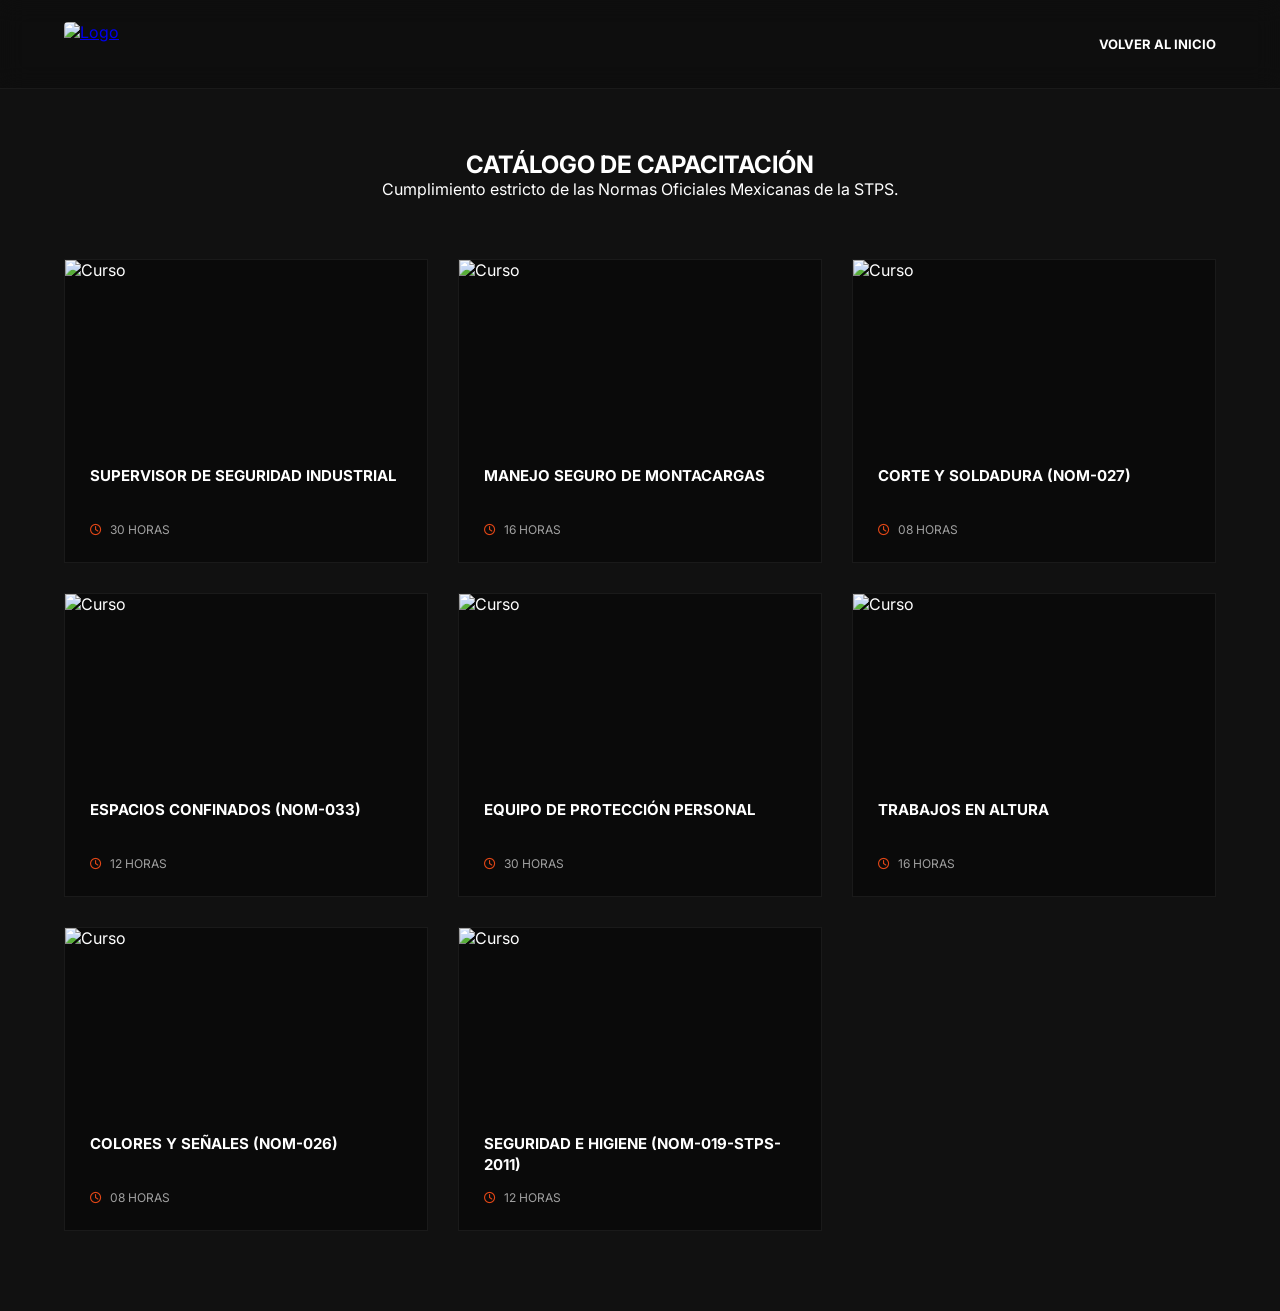
==== cursos.html @ e3ddbc58 "Add files via upload" ====
<!DOCTYPE html>
<html lang="es">
<head>
    <meta charset="UTF-8">
    <meta name="viewport" content="width=device-width, initial-scale=1.0">
    <title>Cursos - FIA</title>
    <link href="https://fonts.googleapis.com/css2?family=Inter:wght@400;700;900&display=swap" rel="stylesheet">
    <link rel="stylesheet" href="https://cdnjs.cloudflare.com/ajax/libs/font-awesome/6.4.0/css/all.min.css">
    <link rel="stylesheet" href="styles.css">
</head>
<body class="inner-page">
    <header id="main-header" class="scrolled">
        <div class="logo">
            <a href="index.html"><img src="Imagenes/Logo Fia Blanco.png" alt="Logo"></a>
        </div>
        <nav class="nav-pc">
            <a href="index.html">VOLVER AL INICIO</a>
        </nav>
    </header>
    <section class="full-catalog">
        <div class="catalog-header fade-in">
            <h1>CATÁLOGO DE CAPACITACIÓN</h1>
            <p>Cumplimiento estricto de las Normas Oficiales Mexicanas de la STPS.</p>
        </div>
        <div class="catalog-grid">
            <div class="cp-card slide-up"><img src="https://images.unsplash.com/photo-1504307651254-35680f356dfd?auto=format&fit=crop&q=80&w=400" alt="Curso"><div class="cp-body"><h3>SUPERVISOR DE SEGURIDAD INDUSTRIAL</h3><p><i class="far fa-clock"></i> 30 HORAS</p></div></div>
            <div class="cp-card slide-up"><img src="https://images.unsplash.com/photo-1578575437130-527eed3abbec?auto=format&fit=crop&q=80&w=400" alt="Curso"><div class="cp-body"><h3>MANEJO SEGURO DE MONTACARGAS</h3><p><i class="far fa-clock"></i> 16 HORAS</p></div></div>
            <div class="cp-card slide-up"><img src="https://images.unsplash.com/photo-1504917595217-d4dc5ebe6122?auto=format&fit=crop&q=80&w=400" alt="Curso"><div class="cp-body"><h3>CORTE Y SOLDADURA (NOM-027)</h3><p><i class="far fa-clock"></i> 08 HORAS</p></div></div>
            <div class="cp-card slide-up"><img src="https://images.unsplash.com/photo-1581092918056-0c4c3acd3789?auto=format&fit=crop&q=80&w=400" alt="Curso"><div class="cp-body"><h3>ESPACIOS CONFINADOS (NOM-033)</h3><p><i class="far fa-clock"></i> 12 HORAS</p></div></div>
            <div class="cp-card slide-up"><img src="https://images.unsplash.com/photo-1504307651254-35680f356dfd?auto=format&fit=crop&q=80&w=400" alt="Curso"><div class="cp-body"><h3>EQUIPO DE PROTECCIÓN PERSONAL</h3><p><i class="far fa-clock"></i> 30 HORAS</p></div></div>
            <div class="cp-card slide-up"><img src="https://images.unsplash.com/photo-1578575437130-527eed3abbec?auto=format&fit=crop&q=80&w=400" alt="Curso"><div class="cp-body"><h3>TRABAJOS EN ALTURA</h3><p><i class="far fa-clock"></i> 16 HORAS</p></div></div>
            <div class="cp-card slide-up"><img src="https://images.unsplash.com/photo-1504917595217-d4dc5ebe6122?auto=format&fit=crop&q=80&w=400" alt="Curso"><div class="cp-body"><h3>COLORES Y SEÑALES (NOM-026)</h3><p><i class="far fa-clock"></i> 08 HORAS</p></div></div>
            <div class="cp-card slide-up"><img src="https://images.unsplash.com/photo-1581092918056-0c4c3acd3789?auto=format&fit=crop&q=80&w=400" alt="Curso"><div class="cp-body"><h3>SEGURIDAD E HIGIENE (NOM-019-STPS-2011)</h3><p><i class="far fa-clock"></i> 12 HORAS</p></div></div>
        </div>
    </section>
    <script src="script.js"></script>
</body>
</html>
---- styles.css ----
:root {
    --primary-orange: #e04616;
    --bg-dark: #111111;
    --bg-darker: #0a0a0a;
    --text-white: #ffffff;
    --text-gray: #a0a0a0;
    --borders: #222222;
}

* { margin: 0; padding: 0; box-sizing: border-box; font-family: 'Inter', sans-serif; }
body { background-color: var(--bg-dark); color: var(--text-white); overflow-x: hidden; }

/* ANIMACIONES GLOBALES */
.fade-in { opacity: 0; transform: translateY(20px); transition: opacity 0.8s ease-out, transform 0.8s ease-out; }
.fade-in.visible { opacity: 1; transform: translateY(0); }
.slide-up { opacity: 0; transform: translateY(40px); transition: opacity 0.8s ease-out, transform 0.8s ease-out; }
.slide-up.visible { opacity: 1; transform: translateY(0); }

/* HEADER TRANSPARENTE ELEGANTE */
header { 
    display: flex; justify-content: space-between; align-items: center; 
    padding: 22px 5%; 
    background-color: rgba(10, 10, 10, 0.4);
    backdrop-filter: blur(12px);
    -webkit-backdrop-filter: blur(12px);
    position: fixed; 
    top: 0; width: 100%; z-index: 1000; 
    border-bottom: 1px solid rgba(255, 255, 255, 0.05);
    transition: all 0.4s ease;
}
header.scrolled {
    background-color: rgba(10, 10, 10, 0.95);
    box-shadow: 0 5px 20px rgba(0,0,0,0.5);
    padding: 15px 5%;
}
.logo img { height: 44px; display: block; border-radius: 4px; }
.nav-pc { display: flex; gap: 30px; }
.nav-pc a { color: var(--text-white); text-decoration: none; font-size: 13px; font-weight: 700; transition: color 0.3s ease; }
.nav-pc a:hover { color: var(--primary-orange); }
.btn-outline-small { border: 1px solid var(--text-white); padding: 10px 20px; color: var(--text-white); text-decoration: none; font-size: 12px; font-weight: 700; transition: all 0.3s; }
.btn-outline-small:hover { border-color: var(--primary-orange); color: var(--primary-orange); }
.menu-toggle { display: none; font-size: 22px; cursor: pointer; }

/* Social Icons - Header & Footer */
.header-action { display: flex; align-items: center; gap: 14px; }
.header-social { display: flex; align-items: center; gap: 6px; }
.footer-social  { display: flex; gap: 8px; margin-top: 18px; }
.social-icon {
    display: inline-flex; align-items: center; justify-content: center;
    width: 32px; height: 32px; border-radius: 50%;
    background: rgba(255,255,255,0.07);
    color: var(--text-white);
    font-size: 14px;
    text-decoration: none;
    transition: background 0.25s, color 0.25s, transform 0.2s;
    border: 1px solid rgba(255,255,255,0.1);
}
.social-icon:hover { background: var(--primary-orange); color: #fff; border-color: var(--primary-orange); transform: translateY(-2px); }

/* Sidebar */
.sidebar { position: fixed; top: 0; right: -320px; width: 320px; height: 100%; background-color: var(--bg-darker); z-index: 2000; padding: 30px; box-shadow: -10px 0 30px rgba(0,0,0,0.6); transition: right 0.4s ease; border-left: 1px solid var(--borders); }
.sidebar.active { right: 0; }
.sidebar-header { display: flex; justify-content: flex-end; }
.sidebar-header i { font-size: 26px; cursor: pointer; color: var(--primary-orange); }
.sidebar-nav { display: flex; flex-direction: column; gap: 25px; margin-top: 40px; }
.sidebar-nav a { color: var(--text-white); text-decoration: none; font-size: 16px; font-weight: 700; }

/* Hero Section */
.hero { min-height: 100vh; background-image: linear-gradient(rgba(17,17,17,0.7), rgba(17,17,17,0.85)), url('https://images.unsplash.com/photo-1504917595217-d4dc5ebe6122?auto=format&fit=crop&q=80'); background-size: cover; background-position: center; display: flex; align-items: center; padding: 0 5%; }
.hero-container { max-width: 850px; margin-top: 80px; }
.hero h4 { color: var(--primary-orange); letter-spacing: 2.5px; font-size: 13px; font-weight: 700; margin-bottom: 15px; }
.hero h1 { font-size: 4.5rem; font-weight: 900; line-height: 1.1; margin-bottom: 25px; letter-spacing: -1px; }
.highlight { color: var(--primary-orange); }
.hero p { color: var(--text-gray); font-size: 16px; max-width: 550px; line-height: 1.6; margin-bottom: 40px; }
.hero-btns { display: flex; gap: 20px; }
.btn-orange { background-color: var(--primary-orange); color: var(--text-white); padding: 15px 30px; text-decoration: none; font-weight: 700; font-size: 13px; border: none; cursor: pointer; transition: 0.3s; }
.btn-orange:hover { background-color: #be3910; transform: scale(1.05); }
.btn-outline { border: 1px solid var(--text-white); color: var(--text-white); padding: 15px 30px; text-decoration: none; font-weight: 700; font-size: 13px; transition: 0.3s; }
.btn-outline:hover { border-color: var(--primary-orange); color: var(--primary-orange); }

/* HERO SLIDER */
.hero-slider { position: relative; width: 100%; height: 100vh; overflow: hidden; }
.hero-slider .slide {
    position: absolute; top: 0; left: 0; width: 100%; height: 100%;
    background-size: cover; background-position: center; display: flex; align-items: center; padding: 0 5%;
    opacity: 0; transition: opacity 1s ease-in-out; z-index: 1;
}
.hero-slider .slide.active { opacity: 1; z-index: 2; }
.hero-container { max-width: 850px; margin-top: 80px; }
.hero-container h4 { color: var(--primary-orange); letter-spacing: 2.5px; font-size: 13px; font-weight: 700; margin-bottom: 15px; }
.hero-container h1 { font-size: 4.5rem; font-weight: 900; line-height: 1.1; margin-bottom: 25px; letter-spacing: -1px; }
.highlight { color: var(--primary-orange); }
.hero-container p { color: var(--text-gray); font-size: 16px; max-width: 550px; line-height: 1.6; margin-bottom: 40px; }
.hero-btns { display: flex; gap: 20px; }
.btn-orange { background-color: var(--primary-orange); color: var(--text-white); padding: 15px 30px; text-decoration: none; font-weight: 700; font-size: 13px; border: none; cursor: pointer; transition: 0.3s; }
.btn-orange:hover { background-color: #be3910; transform: scale(1.05); }
.btn-outline { border: 1px solid var(--text-white); color: var(--text-white); padding: 15px 30px; text-decoration: none; font-weight: 700; font-size: 13px; transition: 0.3s; }
.btn-outline:hover { border-color: var(--primary-orange); color: var(--primary-orange); }

.slider-dots { position: absolute; bottom: 40px; left: 50%; transform: translateX(-50%); display: flex; gap: 15px; z-index: 10; }
.slider-dots .dot { width: 12px; height: 12px; background-color: rgba(255,255,255,0.4); border-radius: 50%; cursor: pointer; transition: 0.3s; }
.slider-dots .dot.active { background-color: var(--primary-orange); transform: scale(1.3); }

/* Services Grid */
.services-grid { display: grid; grid-template-columns: repeat(auto-fit, minmax(250px, 1fr)); background-color: var(--borders); gap: 1px; }
.s-card { background-color: var(--bg-darker); padding: 60px 40px; text-align: center; border-top: 3px solid var(--primary-orange); transition: 0.3s; }
.s-card:hover { background-color: #151515; transform: translateY(-10px); }
.s-card i { font-size: 36px; color: var(--primary-orange); margin-bottom: 20px; }
.s-card h3 { font-size: 14px; font-weight: 700; margin-bottom: 12px; }
.s-card p { color: var(--text-gray); font-size: 13px; line-height: 1.5; margin-bottom: 25px; }
.view-more { color: var(--text-white); text-decoration: none; font-size: 11px; font-weight: 700; letter-spacing: 1px; transition: 0.3s; }
.s-card:hover .view-more { color: var(--primary-orange); }

/* About Section */
.about { padding: 100px 5%; }
.about-container { display: grid; grid-template-columns: 1fr 1fr; gap: 80px; align-items: center; }
.about-img { position: relative; }
.about-img img { width: 100%; display: block; filter: grayscale(30%); }
.stats-box { position: absolute; bottom: -30px; right: -20px; background-color: var(--bg-darker); border: 1px solid var(--primary-orange); padding: 30px 45px; display: flex; gap: 40px; box-shadow: 0 15px 40px rgba(0,0,0,0.5); }
.stat { text-align: center; }
.stat span { font-size: 32px; font-weight: 900; color: var(--primary-orange); display: block; }
.stat p { font-size: 10px; font-weight: 700; color: var(--text-white); margin-top: 5px; }
.about-content h4 { color: var(--primary-orange); font-size: 13px; letter-spacing: 2px; margin-bottom: 10px; }
.about-content h2 { font-size: 2.3rem; font-weight: 900; line-height: 1.2; margin-bottom: 25px; }
.about-content p { color: var(--text-gray); font-size: 15px; line-height: 1.6; margin-bottom: 35px; }
.btn-orange-small { background-color: var(--primary-orange); color: var(--text-white); padding: 12px 24px; text-decoration: none; font-weight: 700; font-size: 12px; display: inline-block; }

/* NUEVO: POR QUÉ ELEGIR FIA */
.why-us { padding: 80px 5%; background-color: var(--bg-darker); border-top: 1px solid var(--borders); }
.why-header { text-align: center; margin-bottom: 50px; }
.why-header h4 { color: var(--primary-orange); font-size: 13px; letter-spacing: 2px; margin-bottom: 10px; }
.why-header h2 { font-size: 2.3rem; font-weight: 900; margin-bottom: 15px; }
.why-header p { color: var(--text-gray); max-width: 600px; margin: 0 auto; }
.why-grid { display: grid; grid-template-columns: repeat(auto-fit, minmax(280px, 1fr)); gap: 30px; }
.w-card { background: var(--bg-dark); padding: 40px; border-radius: 8px; text-align: center; border: 1px solid var(--borders); transition: 0.3s; }
.w-card:hover { border-color: var(--primary-orange); transform: translateY(-5px); box-shadow: 0 10px 20px rgba(0,0,0,0.5); }
.w-card i { font-size: 40px; color: var(--primary-orange); margin-bottom: 20px; }
.w-card h3 { margin-bottom: 15px; font-size: 18px; }
.w-card p { color: var(--text-gray); font-size: 14px; line-height: 1.6; }

/* CARRUSEL INFINITO DE EMPRESAS */
.partners { padding: 60px 0; text-align: center; border-top: 1px solid var(--borders); background-color: var(--bg-darker); overflow: hidden; }
.partners p { font-size: 11px; color: var(--text-gray); letter-spacing: 1.5px; margin-bottom: 40px; }
.slider-container { width: 100%; overflow: hidden; position: relative; white-space: nowrap; }
.slider-container::before, .slider-container::after { content: ""; position: absolute; top: 0; width: 150px; height: 100%; z-index: 2; }
.slider-container::before { left: 0; background: linear-gradient(to right, var(--bg-darker) 0%, transparent 100%); }
.slider-container::after { right: 0; background: linear-gradient(to left, var(--bg-darker) 0%, transparent 100%); }

.slider-track {
    display: inline-flex;
    gap: 60px;
    align-items: center;
    animation: scroll 25s linear infinite;
}
.slider-track img { max-height: 45px; filter: grayscale(1) brightness(0.7); transition: 0.3s; }
.slider-track img:hover { filter: grayscale(0) brightness(1); transform: scale(1.1); }

@keyframes scroll {
    0% { transform: translateX(0); }
    100% { transform: translateX(calc(-250px * 6)); }
}

/* Course Cards Preview */
.course-preview { padding: 100px 5%; }
.cp-header { display: flex; justify-content: space-between; align-items: flex-end; margin-bottom: 50px; }
.cp-header h4 { color: var(--primary-orange); font-size: 13px; letter-spacing: 2px; margin-bottom: 10px; }
.cp-header h2 { font-size: 2.3rem; font-weight: 900; line-height: 1.2; }
.cp-grid { display: grid; grid-template-columns: repeat(auto-fit, minmax(260px, 1fr)); gap: 30px; }
.cp-card { background-color: var(--bg-darker); position: relative; border: 1px solid #1a1a1a; transition: 0.3s; overflow: hidden; }
.cp-card:hover { transform: translateY(-5px); border-color: var(--primary-orange); }
.cp-card img { width: 100%; height: 180px; object-fit: cover; display: block; transition: 0.5s; }
.cp-card:hover img { transform: scale(1.05); }
.badge { position: absolute; top: 15px; left: 15px; background-color: var(--primary-orange); color: var(--text-white); font-size: 10px; font-weight: 900; padding: 4px 8px; z-index: 2; }
.cp-body { padding: 25px; position: relative; z-index: 2; background: var(--bg-darker); }
.cp-body h3 { font-size: 15px; font-weight: 700; line-height: 1.4; margin-bottom: 15px; min-height: 42px; }
.cp-body p { color: var(--text-gray); font-size: 12px; }
.cp-body p i { color: var(--primary-orange); margin-right: 5px; }


/* PAGINAS INTERNAS (NOSOTROS) */
.inner-hero { padding: 180px 5% 100px 5%; background: linear-gradient(rgba(17,17,17,0.8), rgba(17,17,17,0.95)), url('https://images.unsplash.com/photo-1541888946425-d81bb19240f5?auto=format&fit=crop&q=80'); background-size: cover; background-position: center; text-align: center; border-bottom: 1px solid var(--borders); }
.inner-hero h1 { font-size: 3.5rem; font-weight: 900; margin-bottom: 15px; }
.inner-hero p { color: var(--primary-orange); font-size: 16px; font-weight: 500; }
.mv-section { padding: 100px 5%; }
.mv-row { display: grid; grid-template-columns: 1fr 1fr; gap: 60px; align-items: center; margin-bottom: 100px; }
.mv-row.reverse { direction: rtl; }
.mv-row.reverse .mv-text { direction: ltr; }
.mv-text h2 { font-size: 2.5rem; font-weight: 900; margin-bottom: 20px; border-left: 5px solid var(--primary-orange); padding-left: 20px; }
.mv-text p { color: var(--text-gray); line-height: 1.8; font-size: 16px; }
.mv-img img { width: 100%; border-radius: 4px; box-shadow: 0 15px 30px rgba(0,0,0,0.5); }

.values-section { padding: 80px 5% 120px 5%; background-color: var(--bg-darker); text-align: center; border-top: 1px solid var(--borders); }
.values-grid { display: grid; grid-template-columns: repeat(auto-fit, minmax(220px, 1fr)); gap: 30px; margin-top: 50px; }
.v-box { background-color: var(--bg-dark); padding: 50px 30px; border: 1px solid var(--borders); border-top: 3px solid var(--borders); transition: 0.3s; }
.v-box:hover { border-top-color: var(--primary-orange); transform: translateY(-5px); box-shadow: 0 15px 30px rgba(0,0,0,0.4); }
.v-box i { font-size: 36px; color: var(--primary-orange); margin-bottom: 25px; }
.v-box h3 { margin-bottom: 15px; font-size: 18px; }
.v-box p { color: var(--text-gray); font-size: 14px; line-height: 1.6; }

/* -------------------------------------
   CONTACT AREA & MAP (ARREGLADO)
--------------------------------------- */
.contact-area { 
    display: grid; 
    grid-template-columns: 1fr 1fr; 
    border-top: 1px solid var(--borders); 
    align-items: stretch; /* Asegura que ambos lados midan lo mismo */
}

/* El contenedor del mapa DEBE tener position: relative para que el iframe no se desborde */
.map-box { 
    width: 100%; 
    height: 100%; 
    min-height: 550px; 
    position: relative; 
    background-color: #1a1a1a; /* Color de fondo por si tarda en cargar */
    overflow: hidden;
}

/* El iframe se vuelve absoluto para llenar exactamente la caja sin afectar el Grid */
.map-box iframe { 
    position: absolute;
    top: 0;
    left: 0;
    width: 100%; 
    height: 100%; 
    border: 0; 
    filter: grayscale(1) invert(92%) contrast(90%); 
}

.form-box { padding: 80px 10%; background-color: var(--bg-darker); }
.form-box h2 { font-size: 2rem; font-weight: 900; margin-bottom: 10px; }
.form-box input, .form-box textarea { width: 100%; padding: 16px; background-color: var(--bg-dark); border: 1px solid var(--borders); color: white; font-size: 14px; margin-bottom: 15px; transition: 0.3s; }
.form-box input:focus, .form-box textarea:focus { outline: none; border-color: var(--primary-orange); }
.btn-orange-full { width: 100%; background-color: var(--primary-orange); color: white; border: none; padding: 16px; font-weight: 700; font-size: 14px; cursor: pointer; transition: 0.3s; }
.btn-orange-full:hover { background-color: #be3910; }
.alert-success { display: none; background-color: #1b5e20; color: #e8f5e9; padding: 15px; margin-top: 20px; font-size: 14px; border-left: 4px solid #4caf50; }

/* WhatsApp Floating */
.whatsapp-float { position: fixed; bottom: 30px; right: 30px; background-color: #25d366; color: white; width: 60px; height: 60px; border-radius: 50%; display: flex; justify-content: center; align-items: center; font-size: 32px; box-shadow: 0 4px 12px rgba(0,0,0,0.4); z-index: 1500; transition: 0.3s; }
.whatsapp-float:hover { transform: scale(1.1); }

/* Footer */
footer { background-color: var(--bg-dark); border-top: 1px solid var(--borders); padding: 80px 5% 30px 5%; }
.f-container { display: grid; grid-template-columns: 2fr 1fr 1fr; gap: 60px; margin-bottom: 60px; }
.f-brand img { height: 44px; }
.f-nav h4, .f-contact h4 { font-size: 13px; font-weight: 700; margin-bottom: 25px; color: var(--text-white); }
.f-nav { display: flex; flex-direction: column; gap: 12px; }
.f-nav a { color: var(--text-gray); text-decoration: none; font-size: 13px; transition: 0.3s; }
.f-nav a:hover { color: var(--primary-orange); }
.f-contact p { color: var(--text-gray); font-size: 13px; margin-bottom: 12px; }
.f-contact p i { color: var(--primary-orange); margin-right: 8px; }
.f-bottom { border-top: 1px solid var(--borders); padding-top: 30px; display: flex; justify-content: space-between; font-size: 12px; color: var(--text-gray); }

/* Catalog Specific */
.full-catalog { padding: 150px 5% 80px 5%; }
.catalog-header { text-align: center; max-width: 700px; margin: 0 auto 60px auto; }
.catalog-grid { display: grid; grid-template-columns: repeat(auto-fit, minmax(280px, 1fr)); gap: 30px; }

/* Responsive */
@media (max-width: 992px) {
    .nav-pc, .header-action { display: none; }
    .menu-toggle { display: block; }
    .hero h1 { font-size: 3rem; }
    .about-container, .contact-area, .f-container { grid-template-columns: 1fr; gap: 40px; }
}
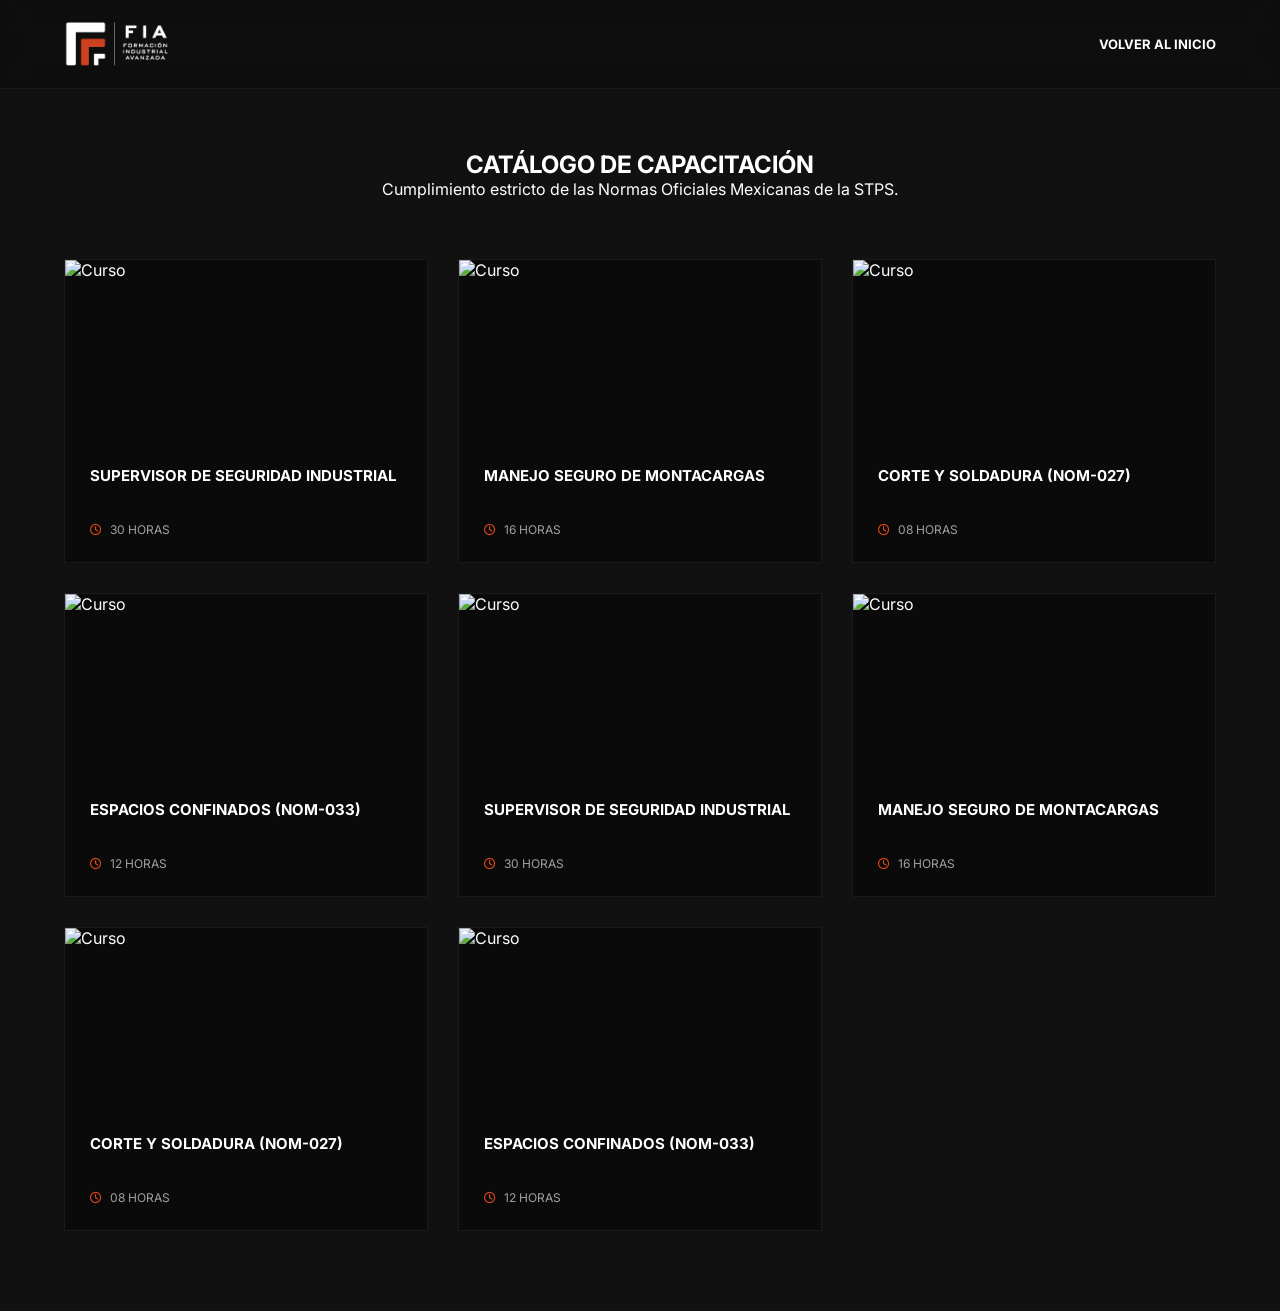
==== commit 17f3ae21: "Add files via upload" ====
--- a/cursos.html
+++ b/cursos.html
@@ -27,10 +27,10 @@
             <div class="cp-card slide-up"><img src="https://images.unsplash.com/photo-1578575437130-527eed3abbec?auto=format&fit=crop&q=80&w=400" alt="Curso"><div class="cp-body"><h3>MANEJO SEGURO DE MONTACARGAS</h3><p><i class="far fa-clock"></i> 16 HORAS</p></div></div>
             <div class="cp-card slide-up"><img src="https://images.unsplash.com/photo-1504917595217-d4dc5ebe6122?auto=format&fit=crop&q=80&w=400" alt="Curso"><div class="cp-body"><h3>CORTE Y SOLDADURA (NOM-027)</h3><p><i class="far fa-clock"></i> 08 HORAS</p></div></div>
             <div class="cp-card slide-up"><img src="https://images.unsplash.com/photo-1581092918056-0c4c3acd3789?auto=format&fit=crop&q=80&w=400" alt="Curso"><div class="cp-body"><h3>ESPACIOS CONFINADOS (NOM-033)</h3><p><i class="far fa-clock"></i> 12 HORAS</p></div></div>
-            <div class="cp-card slide-up"><img src="https://images.unsplash.com/photo-1504307651254-35680f356dfd?auto=format&fit=crop&q=80&w=400" alt="Curso"><div class="cp-body"><h3>EQUIPO DE PROTECCIÓN PERSONAL</h3><p><i class="far fa-clock"></i> 30 HORAS</p></div></div>
-            <div class="cp-card slide-up"><img src="https://images.unsplash.com/photo-1578575437130-527eed3abbec?auto=format&fit=crop&q=80&w=400" alt="Curso"><div class="cp-body"><h3>TRABAJOS EN ALTURA</h3><p><i class="far fa-clock"></i> 16 HORAS</p></div></div>
-            <div class="cp-card slide-up"><img src="https://images.unsplash.com/photo-1504917595217-d4dc5ebe6122?auto=format&fit=crop&q=80&w=400" alt="Curso"><div class="cp-body"><h3>COLORES Y SEÑALES (NOM-026)</h3><p><i class="far fa-clock"></i> 08 HORAS</p></div></div>
-            <div class="cp-card slide-up"><img src="https://images.unsplash.com/photo-1581092918056-0c4c3acd3789?auto=format&fit=crop&q=80&w=400" alt="Curso"><div class="cp-body"><h3>SEGURIDAD E HIGIENE (NOM-019-STPS-2011)</h3><p><i class="far fa-clock"></i> 12 HORAS</p></div></div>
+            <div class="cp-card slide-up"><img src="https://images.unsplash.com/photo-1504307651254-35680f356dfd?auto=format&fit=crop&q=80&w=400" alt="Curso"><div class="cp-body"><h3>SUPERVISOR DE SEGURIDAD INDUSTRIAL</h3><p><i class="far fa-clock"></i> 30 HORAS</p></div></div>
+            <div class="cp-card slide-up"><img src="https://images.unsplash.com/photo-1578575437130-527eed3abbec?auto=format&fit=crop&q=80&w=400" alt="Curso"><div class="cp-body"><h3>MANEJO SEGURO DE MONTACARGAS</h3><p><i class="far fa-clock"></i> 16 HORAS</p></div></div>
+            <div class="cp-card slide-up"><img src="https://images.unsplash.com/photo-1504917595217-d4dc5ebe6122?auto=format&fit=crop&q=80&w=400" alt="Curso"><div class="cp-body"><h3>CORTE Y SOLDADURA (NOM-027)</h3><p><i class="far fa-clock"></i> 08 HORAS</p></div></div>
+            <div class="cp-card slide-up"><img src="https://images.unsplash.com/photo-1581092918056-0c4c3acd3789?auto=format&fit=crop&q=80&w=400" alt="Curso"><div class="cp-body"><h3>ESPACIOS CONFINADOS (NOM-033)</h3><p><i class="far fa-clock"></i> 12 HORAS</p></div></div>
         </div>
     </section>
     <script src="script.js"></script>
--- a/styles.css
+++ b/styles.css
@@ -80,7 +80,7 @@
 .btn-outline:hover { border-color: var(--primary-orange); color: var(--primary-orange); }
 
 /* HERO SLIDER */
-.hero-slider { position: relative; width: 100%; height: 100vh; overflow: hidden; }
+.hero-slider { position: relative; width: 100%; height: 100vh; height: 100dvh; overflow: hidden; }
 .hero-slider .slide {
     position: absolute; top: 0; left: 0; width: 100%; height: 100%;
     background-size: cover; background-position: center; display: flex; align-items: center; padding: 0 5%;
@@ -264,4 +264,16 @@
     .menu-toggle { display: block; }
     .hero h1 { font-size: 3rem; }
     .about-container, .contact-area, .f-container { grid-template-columns: 1fr; gap: 40px; }
-}
+
+    /* Hero slider móvil */
+    .hero-slider { height: 100svh; height: 100dvh; }
+    .hero-slider .slide { padding: 0 6%; align-items: flex-end; padding-bottom: 80px; }
+    .hero-container { margin-top: 0; }
+    .hero-container h1 { font-size: 2.4rem; line-height: 1.15; }
+    .hero-container h4 { font-size: 11px; }
+    .hero-container p { font-size: 14px; margin-bottom: 28px; }
+    .hero-btns { flex-direction: column; gap: 12px; }
+    .hero-btns .btn-orange,
+    .hero-btns .btn-outline { text-align: center; padding: 14px 20px; }
+    .slider-dots { bottom: 20px; }
+}
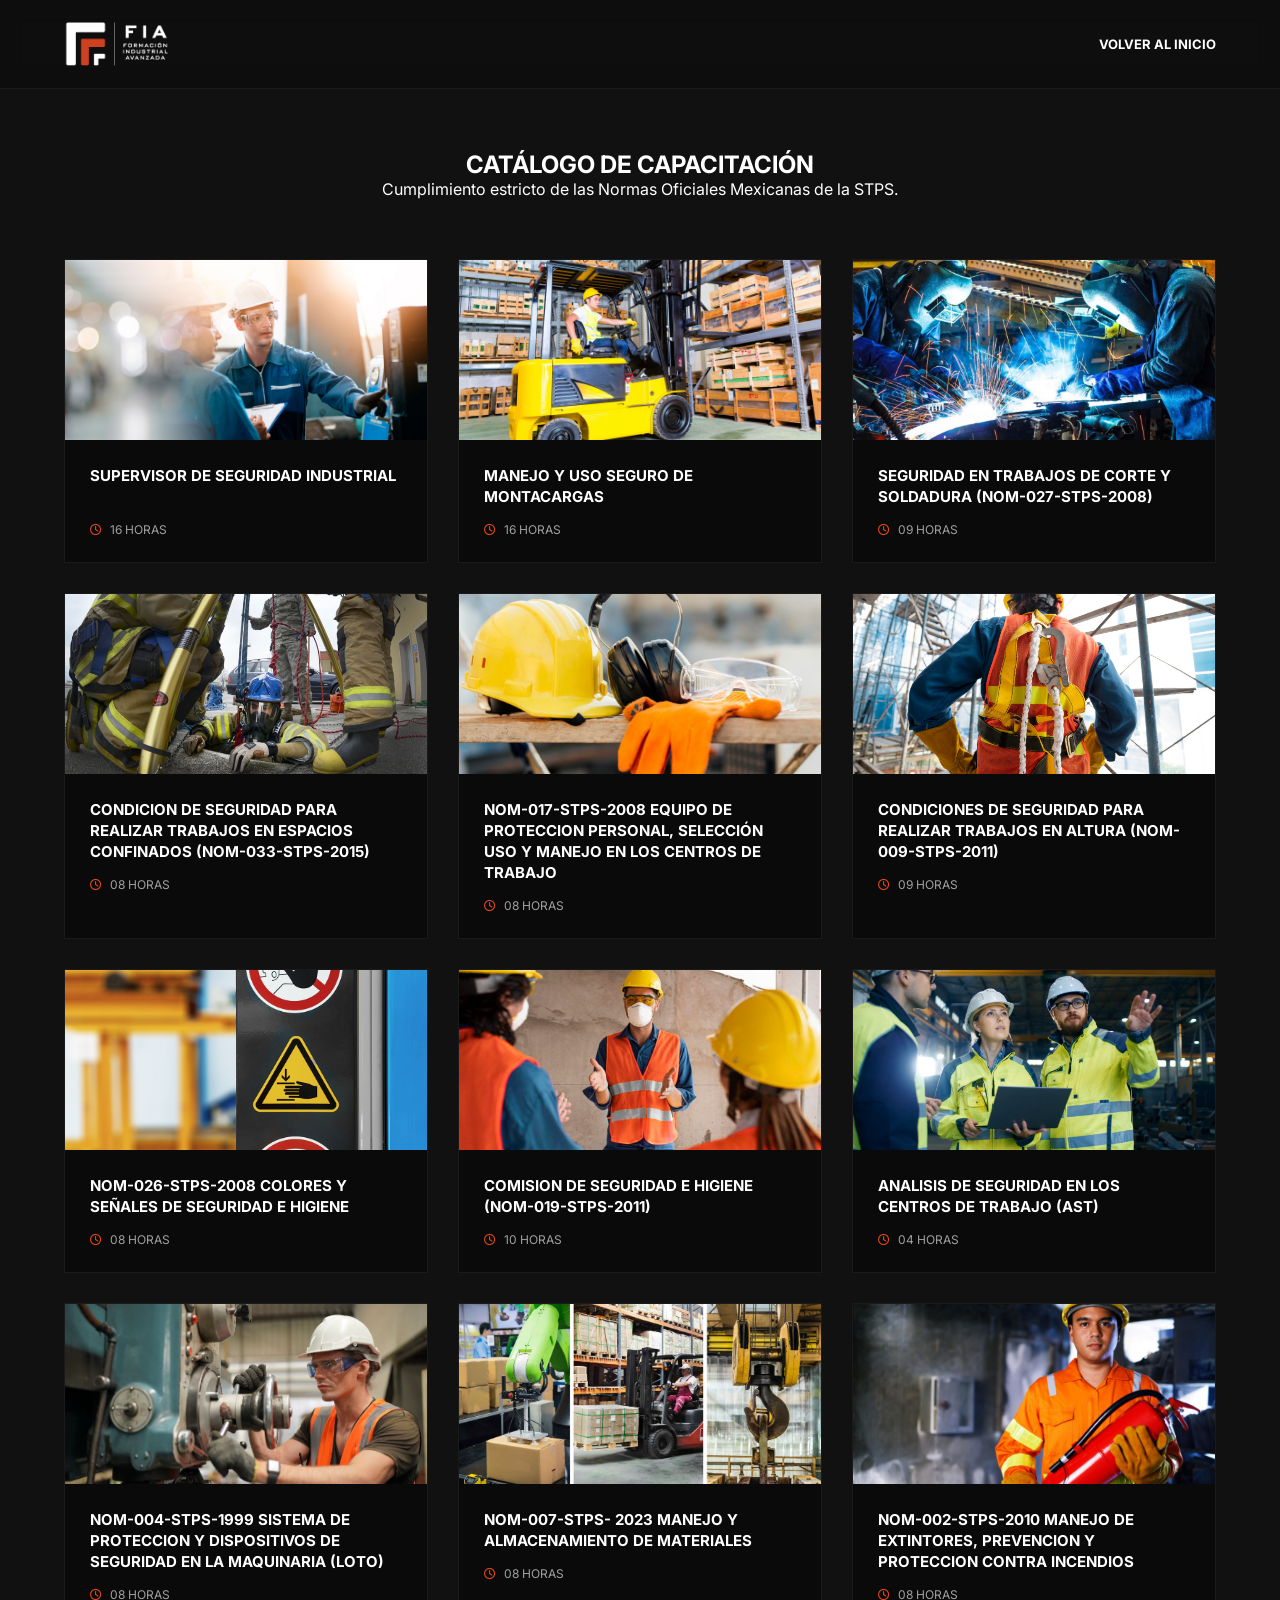
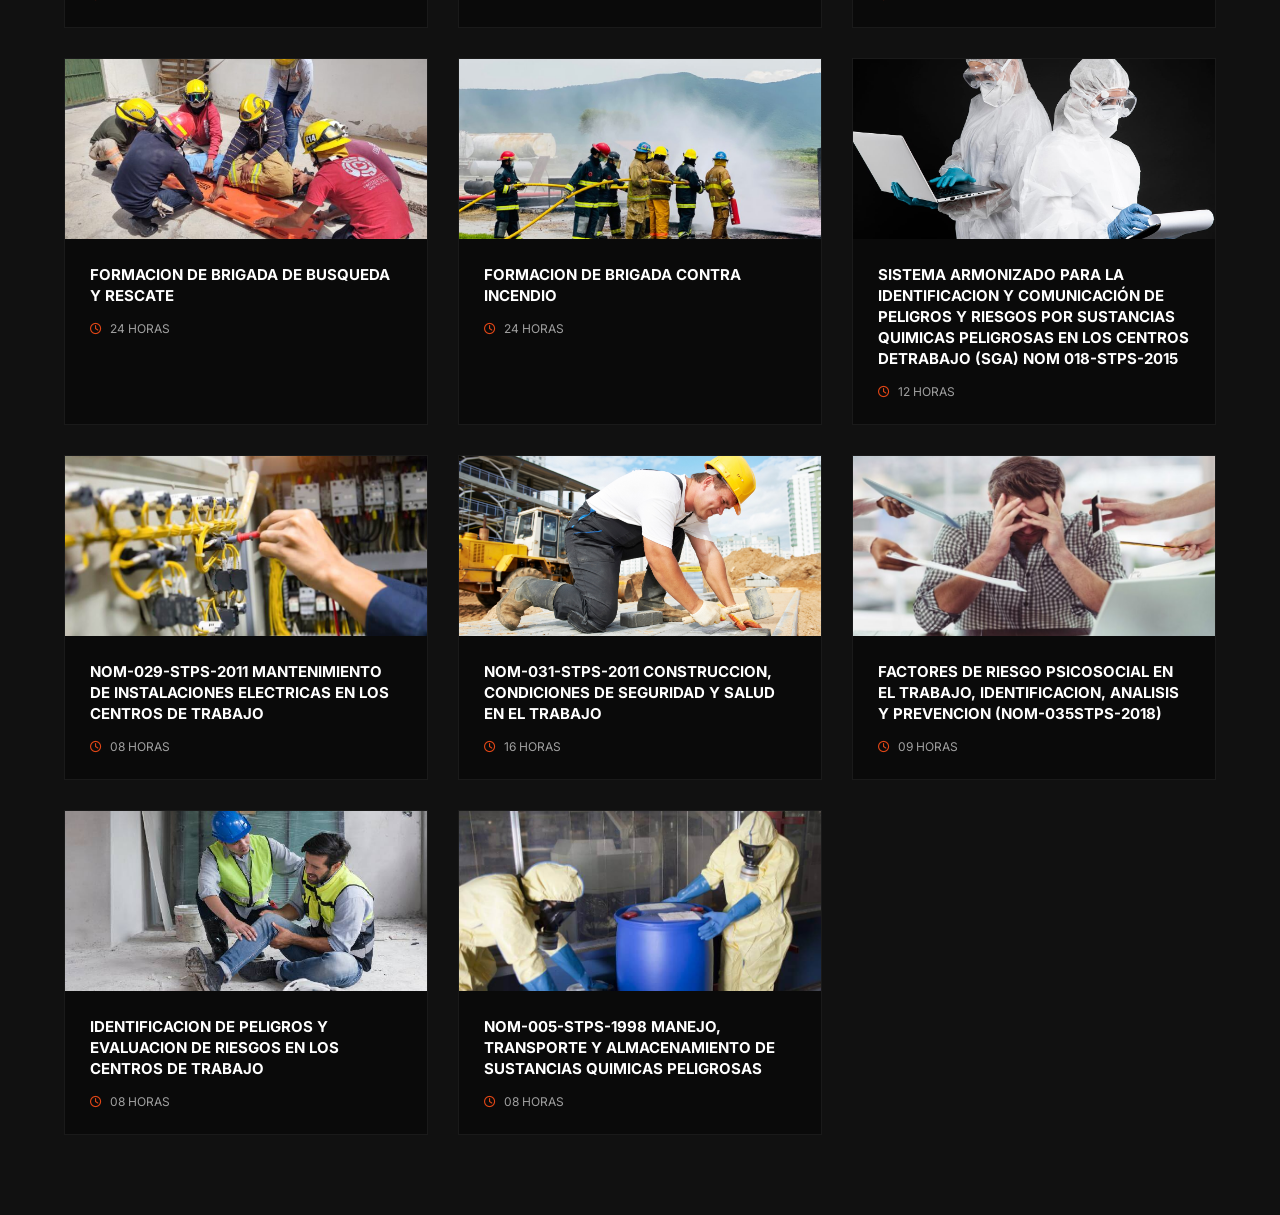
==== commit 93772e39: "Add files via upload" ====
--- a/cursos.html
+++ b/cursos.html
@@ -23,14 +23,27 @@
             <p>Cumplimiento estricto de las Normas Oficiales Mexicanas de la STPS.</p>
         </div>
         <div class="catalog-grid">
-            <div class="cp-card slide-up"><img src="https://images.unsplash.com/photo-1504307651254-35680f356dfd?auto=format&fit=crop&q=80&w=400" alt="Curso"><div class="cp-body"><h3>SUPERVISOR DE SEGURIDAD INDUSTRIAL</h3><p><i class="far fa-clock"></i> 30 HORAS</p></div></div>
-            <div class="cp-card slide-up"><img src="https://images.unsplash.com/photo-1578575437130-527eed3abbec?auto=format&fit=crop&q=80&w=400" alt="Curso"><div class="cp-body"><h3>MANEJO SEGURO DE MONTACARGAS</h3><p><i class="far fa-clock"></i> 16 HORAS</p></div></div>
-            <div class="cp-card slide-up"><img src="https://images.unsplash.com/photo-1504917595217-d4dc5ebe6122?auto=format&fit=crop&q=80&w=400" alt="Curso"><div class="cp-body"><h3>CORTE Y SOLDADURA (NOM-027)</h3><p><i class="far fa-clock"></i> 08 HORAS</p></div></div>
-            <div class="cp-card slide-up"><img src="https://images.unsplash.com/photo-1581092918056-0c4c3acd3789?auto=format&fit=crop&q=80&w=400" alt="Curso"><div class="cp-body"><h3>ESPACIOS CONFINADOS (NOM-033)</h3><p><i class="far fa-clock"></i> 12 HORAS</p></div></div>
-            <div class="cp-card slide-up"><img src="https://images.unsplash.com/photo-1504307651254-35680f356dfd?auto=format&fit=crop&q=80&w=400" alt="Curso"><div class="cp-body"><h3>SUPERVISOR DE SEGURIDAD INDUSTRIAL</h3><p><i class="far fa-clock"></i> 30 HORAS</p></div></div>
-            <div class="cp-card slide-up"><img src="https://images.unsplash.com/photo-1578575437130-527eed3abbec?auto=format&fit=crop&q=80&w=400" alt="Curso"><div class="cp-body"><h3>MANEJO SEGURO DE MONTACARGAS</h3><p><i class="far fa-clock"></i> 16 HORAS</p></div></div>
-            <div class="cp-card slide-up"><img src="https://images.unsplash.com/photo-1504917595217-d4dc5ebe6122?auto=format&fit=crop&q=80&w=400" alt="Curso"><div class="cp-body"><h3>CORTE Y SOLDADURA (NOM-027)</h3><p><i class="far fa-clock"></i> 08 HORAS</p></div></div>
-            <div class="cp-card slide-up"><img src="https://images.unsplash.com/photo-1581092918056-0c4c3acd3789?auto=format&fit=crop&q=80&w=400" alt="Curso"><div class="cp-body"><h3>ESPACIOS CONFINADOS (NOM-033)</h3><p><i class="far fa-clock"></i> 12 HORAS</p></div></div>
+            <div class="cp-card slide-up"><img src="Imagenes/seguridad_industrial.jpg" alt="Curso"><div class="cp-body"><h3>SUPERVISOR DE SEGURIDAD INDUSTRIAL</h3><p><i class="far fa-clock"></i> 16 HORAS</p></div></div>
+            <div class="cp-card slide-up"><img src="Imagenes/Manejo-Seguro-de-Montacargas.jpg" alt="Curso"><div class="cp-body"><h3>MANEJO Y USO SEGURO DE MONTACARGAS</h3><p><i class="far fa-clock"></i> 16 HORAS</p></div></div>
+            <div class="cp-card slide-up"><img src="Imagenes/Corte_Soldadura.jpg" alt="Curso"><div class="cp-body"><h3>SEGURIDAD EN TRABAJOS DE CORTE Y SOLDADURA (NOM-027-STPS-2008)</h3><p><i class="far fa-clock"></i> 09 HORAS</p></div></div>
+            <div class="cp-card slide-up"><img src="Imagenes/Espacios confinados.png" alt="Curso"><div class="cp-body"><h3>CONDICION DE SEGURIDAD PARA REALIZAR TRABAJOS EN ESPACIOS CONFINADOS (NOM-033-STPS-2015)</h3><p><i class="far fa-clock"></i> 08 HORAS</p></div></div>
+            <div class="cp-card slide-up"><img src="Imagenes/Equipo_Personal.jpg" alt="Curso"><div class="cp-body"><h3>NOM-017-STPS-2008 EQUIPO DE PROTECCION PERSONAL, SELECCIÓN USO Y MANEJO EN LOS CENTROS DE TRABAJO</h3><p><i class="far fa-clock"></i> 08 HORAS</p></div></div>
+            <div class="cp-card slide-up"><img src="Imagenes/Trabajos_Alturas.jpg" alt="Curso"><div class="cp-body"><h3>CONDICIONES DE SEGURIDAD PARA REALIZAR TRABAJOS EN ALTURA (NOM-009-STPS-2011)</h3><p><i class="far fa-clock"></i> 09 HORAS</p></div></div>
+            <div class="cp-card slide-up"><img src="Imagenes/Señales.jpg" alt="Curso"><div class="cp-body"><h3>NOM-026-STPS-2008 COLORES Y SEÑALES DE SEGURIDAD E HIGIENE</h3><p><i class="far fa-clock"></i> 08 HORAS</p></div></div>
+            <div class="cp-card slide-up"><img src="Imagenes/Seguridad_Higiene.jpg" alt="Curso"><div class="cp-body"><h3>COMISION DE SEGURIDAD E HIGIENE (NOM-019-STPS-2011)</h3><p><i class="far fa-clock"></i> 10 HORAS</p></div></div>
+            <div class="cp-card slide-up"><img src="Imagenes/Analisis_Seguridad.jpg" alt="Curso"><div class="cp-body"><h3>ANALISIS DE SEGURIDAD EN LOS CENTROS DE TRABAJO (AST)</h3><p><i class="far fa-clock"></i> 04 HORAS</p></div></div>
+            <div class="cp-card slide-up"><img src="Imagenes/Maquinas.jpg" alt="Curso"><div class="cp-body"><h3>NOM-004-STPS-1999 SISTEMA DE PROTECCION Y DISPOSITIVOS DE SEGURIDAD EN LA MAQUINARIA (LOTO)</h3><p><i class="far fa-clock"></i> 08 HORAS</p></div></div>
+            <div class="cp-card slide-up"><img src="Imagenes/Manejo_Materiales.jpg" alt="Curso"><div class="cp-body"><h3>NOM-007-STPS- 2023 MANEJO Y ALMACENAMIENTO DE MATERIALES</h3><p><i class="far fa-clock"></i> 08 HORAS</p></div></div>
+            <div class="cp-card slide-up"><img src="Imagenes/Extintores.jpg" alt="Curso"><div class="cp-body"><h3>NOM-002-STPS-2010 MANEJO DE EXTINTORES, PREVENCION Y PROTECCION CONTRA INCENDIOS</h3><p><i class="far fa-clock"></i> 08 HORAS</p></div></div>
+            <div class="cp-card slide-up"><img src="Imagenes/Rescate.jpg" alt="Curso"><div class="cp-body"><h3>FORMACION DE BRIGADA DE BUSQUEDA Y RESCATE</h3><p><i class="far fa-clock"></i> 24 HORAS</p></div></div>
+            <div class="cp-card slide-up"><img src="Imagenes/Incendios.jpeg" alt="Curso"><div class="cp-body"><h3>FORMACION DE BRIGADA CONTRA INCENDIO</h3><p><i class="far fa-clock"></i> 24 HORAS</p></div></div>
+            <div class="cp-card slide-up"><img src="Imagenes/Quimicos.jpg" alt="Curso"><div class="cp-body"><h3>SISTEMA ARMONIZADO PARA LA IDENTIFICACION Y COMUNICACIÓN DE PELIGROS Y RIESGOS POR SUSTANCIAS QUIMICAS PELIGROSAS EN LOS CENTROS DETRABAJO (SGA) NOM 018-STPS-2015</h3><p><i class="far fa-clock"></i> 12 HORAS</p></div></div>
+            <div class="cp-card slide-up"><img src="Imagenes/Mantenimiento-electrico.jpg" alt="Curso"><div class="cp-body"><h3>NOM-029-STPS-2011 MANTENIMIENTO DE INSTALACIONES ELECTRICAS EN LOS CENTROS DE TRABAJO</h3><p><i class="far fa-clock"></i> 08 HORAS</p></div></div>
+            <div class="cp-card slide-up"><img src="Imagenes/Construcción.jpg" alt="Curso"><div class="cp-body"><h3>NOM-031-STPS-2011 CONSTRUCCION, CONDICIONES DE SEGURIDAD Y SALUD EN EL TRABAJO</h3><p><i class="far fa-clock"></i> 16 HORAS</p></div></div>
+            <div class="cp-card slide-up"><img src="Imagenes/Psicologia.jpg" alt="Curso"><div class="cp-body"><h3>FACTORES DE RIESGO PSICOSOCIAL EN EL TRABAJO, IDENTIFICACION, ANALISIS Y PREVENCION (NOM-035STPS-2018)</h3><p><i class="far fa-clock"></i> 09 HORAS</p></div></div>
+            <div class="cp-card slide-up"><img src="Imagenes/Riesgos_Laborales.jpg" alt="Curso"><div class="cp-body"><h3>IDENTIFICACION DE PELIGROS Y EVALUACION DE RIESGOS EN LOS CENTROS DE TRABAJO</h3><p><i class="far fa-clock"></i> 08 HORAS</p></div></div>
+            <div class="cp-card slide-up"><img src="Imagenes/Manejo_Quimicos.jpg" alt="Curso"><div class="cp-body"><h3>NOM-005-STPS-1998 MANEJO, TRANSPORTE Y ALMACENAMIENTO DE SUSTANCIAS QUIMICAS PELIGROSAS</h3><p><i class="far fa-clock"></i> 08 HORAS</p></div></div>
+
         </div>
     </section>
     <script src="script.js"></script>
--- a/styles.css
+++ b/styles.css
@@ -267,13 +267,13 @@
 
     /* Hero slider móvil */
     .hero-slider { height: 100svh; height: 100dvh; }
-    .hero-slider .slide { padding: 0 6%; align-items: flex-end; padding-bottom: 80px; }
-    .hero-container { margin-top: 0; }
-    .hero-container h1 { font-size: 2.4rem; line-height: 1.15; }
-    .hero-container h4 { font-size: 11px; }
-    .hero-container p { font-size: 14px; margin-bottom: 28px; }
-    .hero-btns { flex-direction: column; gap: 12px; }
+    .hero-slider .slide { padding: 80px 6% 90px 6%; align-items: center; overflow: hidden; }
+    .hero-container { margin-top: 0; width: 100%; max-width: 100%; }
+    .hero-container h1 { font-size: clamp(1.6rem, 7vw, 2.2rem); line-height: 1.1; letter-spacing: -0.5px; margin-bottom: 16px; word-break: break-word; }
+    .hero-container h4 { font-size: 11px; letter-spacing: 1.5px; margin-bottom: 10px; }
+    .hero-container p { font-size: 13px; margin-bottom: 24px; max-width: 100%; line-height: 1.5; }
+    .hero-btns { flex-direction: column; gap: 10px; }
     .hero-btns .btn-orange,
-    .hero-btns .btn-outline { text-align: center; padding: 14px 20px; }
-    .slider-dots { bottom: 20px; }
-}
+    .hero-btns .btn-outline { text-align: center; padding: 13px 18px; font-size: 12px; }
+    .slider-dots { bottom: 18px; }
+}
